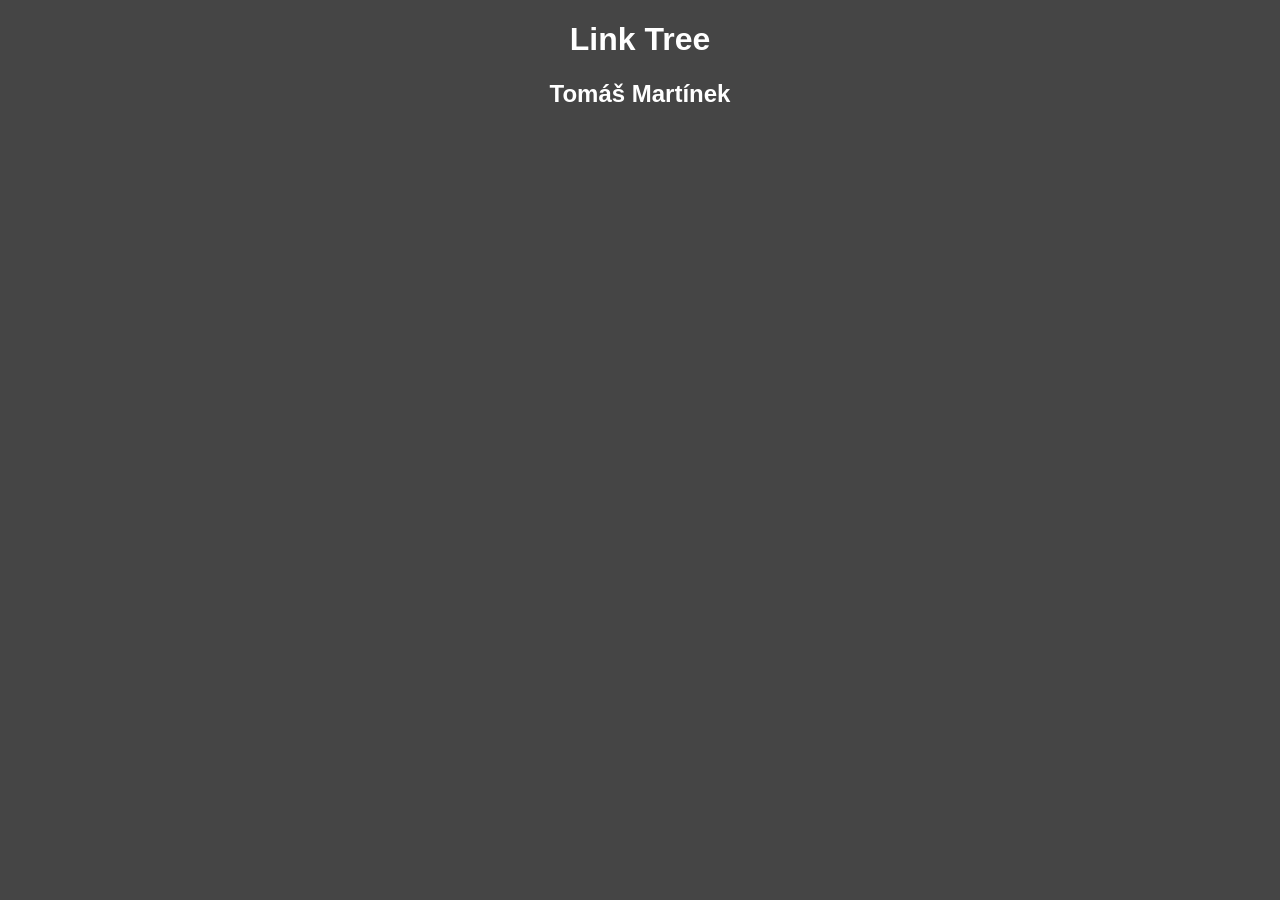
==== index.html @ a999b2fe "Add basic index, style" ====
<!DOCTYPE html>
<html lang="en">
<head>
    <meta charset="UTF-8">
    <meta name="viewport" content="width=device-width, initial-scale=1.0">
    <title>Link tree</title>
    <link rel="stylesheet" href="style.css">
</head>
<body>
    <h1>Link Tree</h1>
    <h2>Tomáš Martínek</h2>
</body>
</html>
---- style.css ----
body{
    font-family: Arial, sans-serif;
    background-color: #454545;
    color: white;
    text-align: center;
}
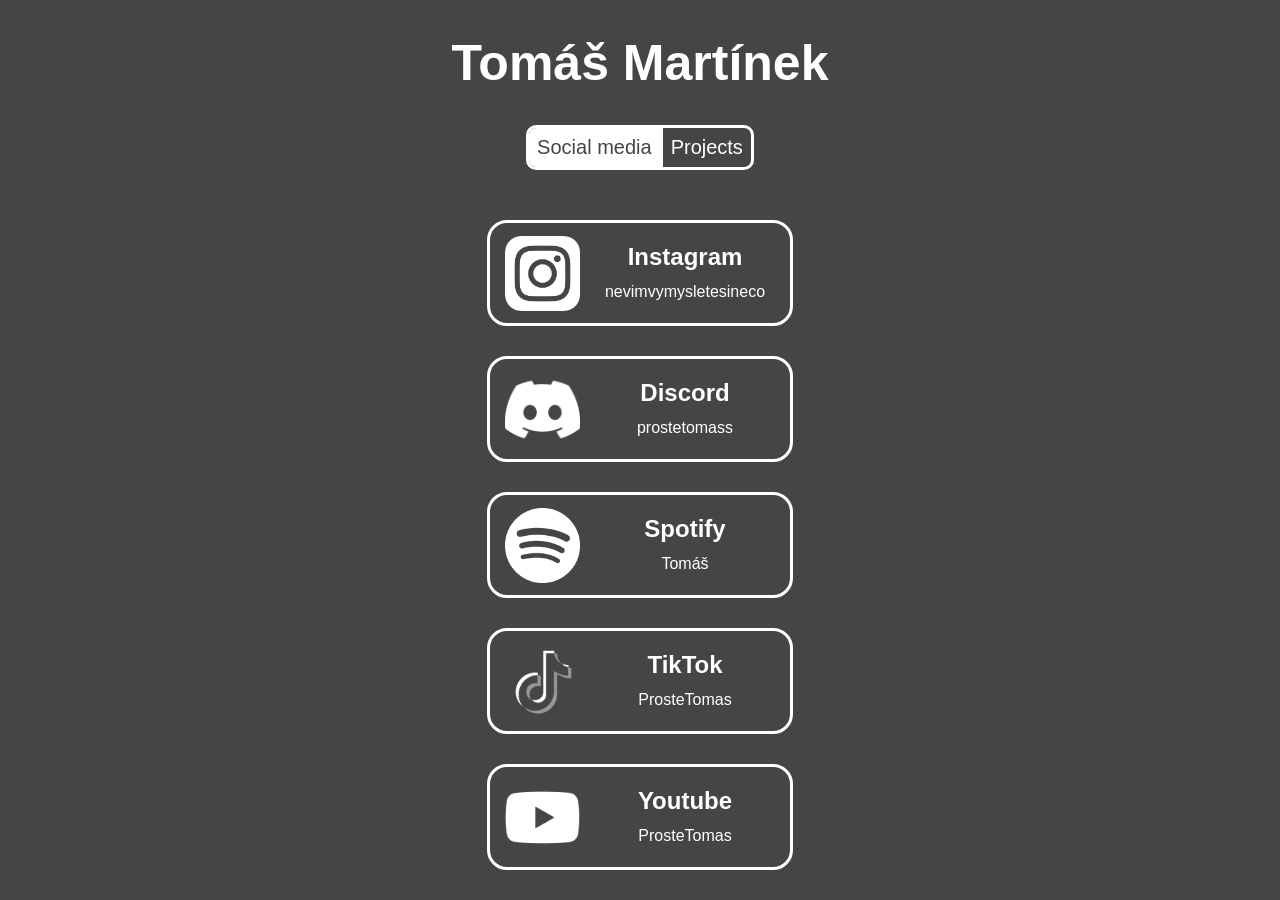
==== commit bcaf625d: "Add social Media" ====
--- a/index.html
+++ b/index.html
@@ -7,7 +7,55 @@
     <link rel="stylesheet" href="style.css">
 </head>
 <body>
-    <h1>Link Tree</h1>
-    <h2>Tomáš Martínek</h2>
+    <script>
+        function openWindow(url){
+            window.open(url, '_blank').focus()
+        }
+    </script>
+
+    <h1>Tomáš Martínek</h1>
+
+    <nav>
+        <div class="navLeft" id="navActive">Social media</div>
+        <div class="navRight">Projects</div>
+    </nav>
+
+    <main id="socialMedia">
+        <div onclick='openWindow("https://www.instagram.com/nevimvymysletesineco/")'>
+            <img src="Images/instagram.png">
+            <div>
+                <h2>Instagram</h2>
+                <p>nevimvymysletesineco</p>
+            </div>
+        </div>
+        <div onclick='openWindow("https://discord.com/users/694943397550620702")'>
+            <img src="Images/discord.png">
+            <div>
+                <h2>Discord</h2>
+                <p>prostetomass</p>
+            </div>
+        </div>
+        <div onclick='openWindow("https://open.spotify.com/user/lygq5uqubge9qfgifj0ws28qi?si=69f119fe306c4923")'>
+            <img src="Images/spotify.png">
+            <div>
+                <h2>Spotify</h2>
+                <p>Tomáš</p>
+            </div>
+        </div>
+        <div onclick='openWindow("https://www.tiktok.com/@nevimvymysletesineco?is_from_webapp=1&sender_device=pc")'>
+            <img src="Images/tiktok.png">
+            <div>
+                <h2>TikTok</h2>
+                <p>ProsteTomas</p>
+            </div>
+        </div>
+        <div onclick='openWindow("https://www.youtube.com/@ProsteTomasss")'>
+            <img src="Images/youtube.png">
+            <div>
+                <h2>Youtube</h2>
+                <p>ProsteTomas</p>
+            </div>
+        </div>
+    </main>
 </body>
 </html>
--- a/style.css
+++ b/style.css
@@ -3,4 +3,84 @@
     background-color: #454545;
     color: white;
     text-align: center;
+}
+
+h1{
+    font-size: 50px;
+}
+
+/*  NAV  */
+
+nav{
+    width: fit-content;
+    height: fit-content;
+    border: 3px solid white;
+    border-radius: 10px;
+    display: flex;
+    margin: auto;
+}
+
+nav div{
+    padding: 8px;
+    font-size: 20px;
+}
+
+.navLeft{
+    border-top-left-radius: 7px;
+    border-bottom-left-radius: 7px;
+    border-right: 3px solid white;
+}
+
+.navRight{
+    border-top-right-radius: 7px;
+    border-bottom-right-radius: 7px;
+}
+
+nav div:hover{
+    background-color: rgb(170, 170, 170);
+    color: #000000;
+    cursor: pointer;
+}
+
+#navActive{
+    background-color: white;
+    color: #454545;
+    cursor: default;
+}
+
+/*  SOCIAL MEDIA  */
+
+#socialMedia{
+    margin-top: 50px;
+}
+
+#socialMedia div{
+    width: 300px;
+    height: 100px;
+    margin: auto;
+    border: 3px solid white;
+    border-radius: 20px;
+    display: flex;
+    align-items: center;
+    cursor: pointer;
+    margin-bottom: 30px;
+}
+
+#socialMedia div:hover{
+    background-color: rgb(170, 170, 170);
+}
+
+#socialMedia div img{
+    width: 75px;
+    height: 75px;
+    margin-left: 15px;
+}
+
+#socialMedia div div{
+    display: inline;
+    border: none;
+}
+
+#socialMedia h2{
+    height: 20px;
 }
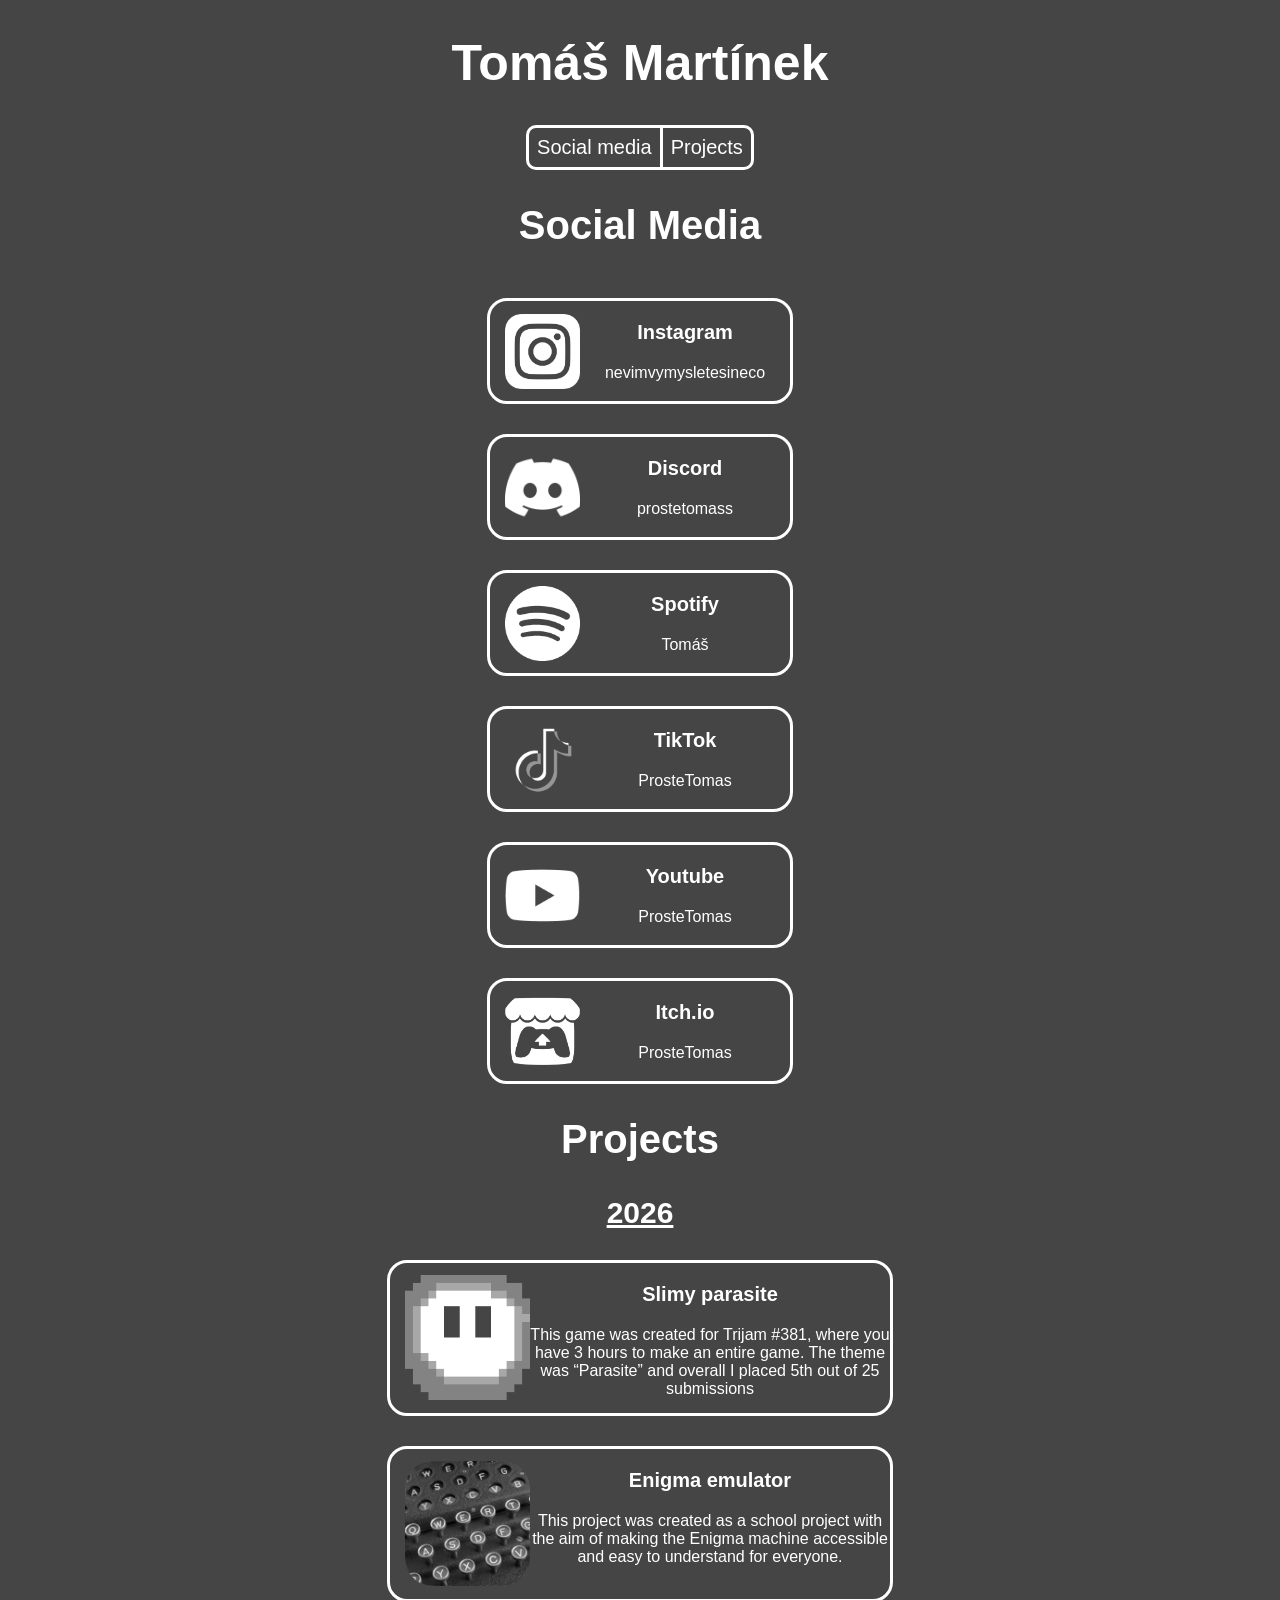
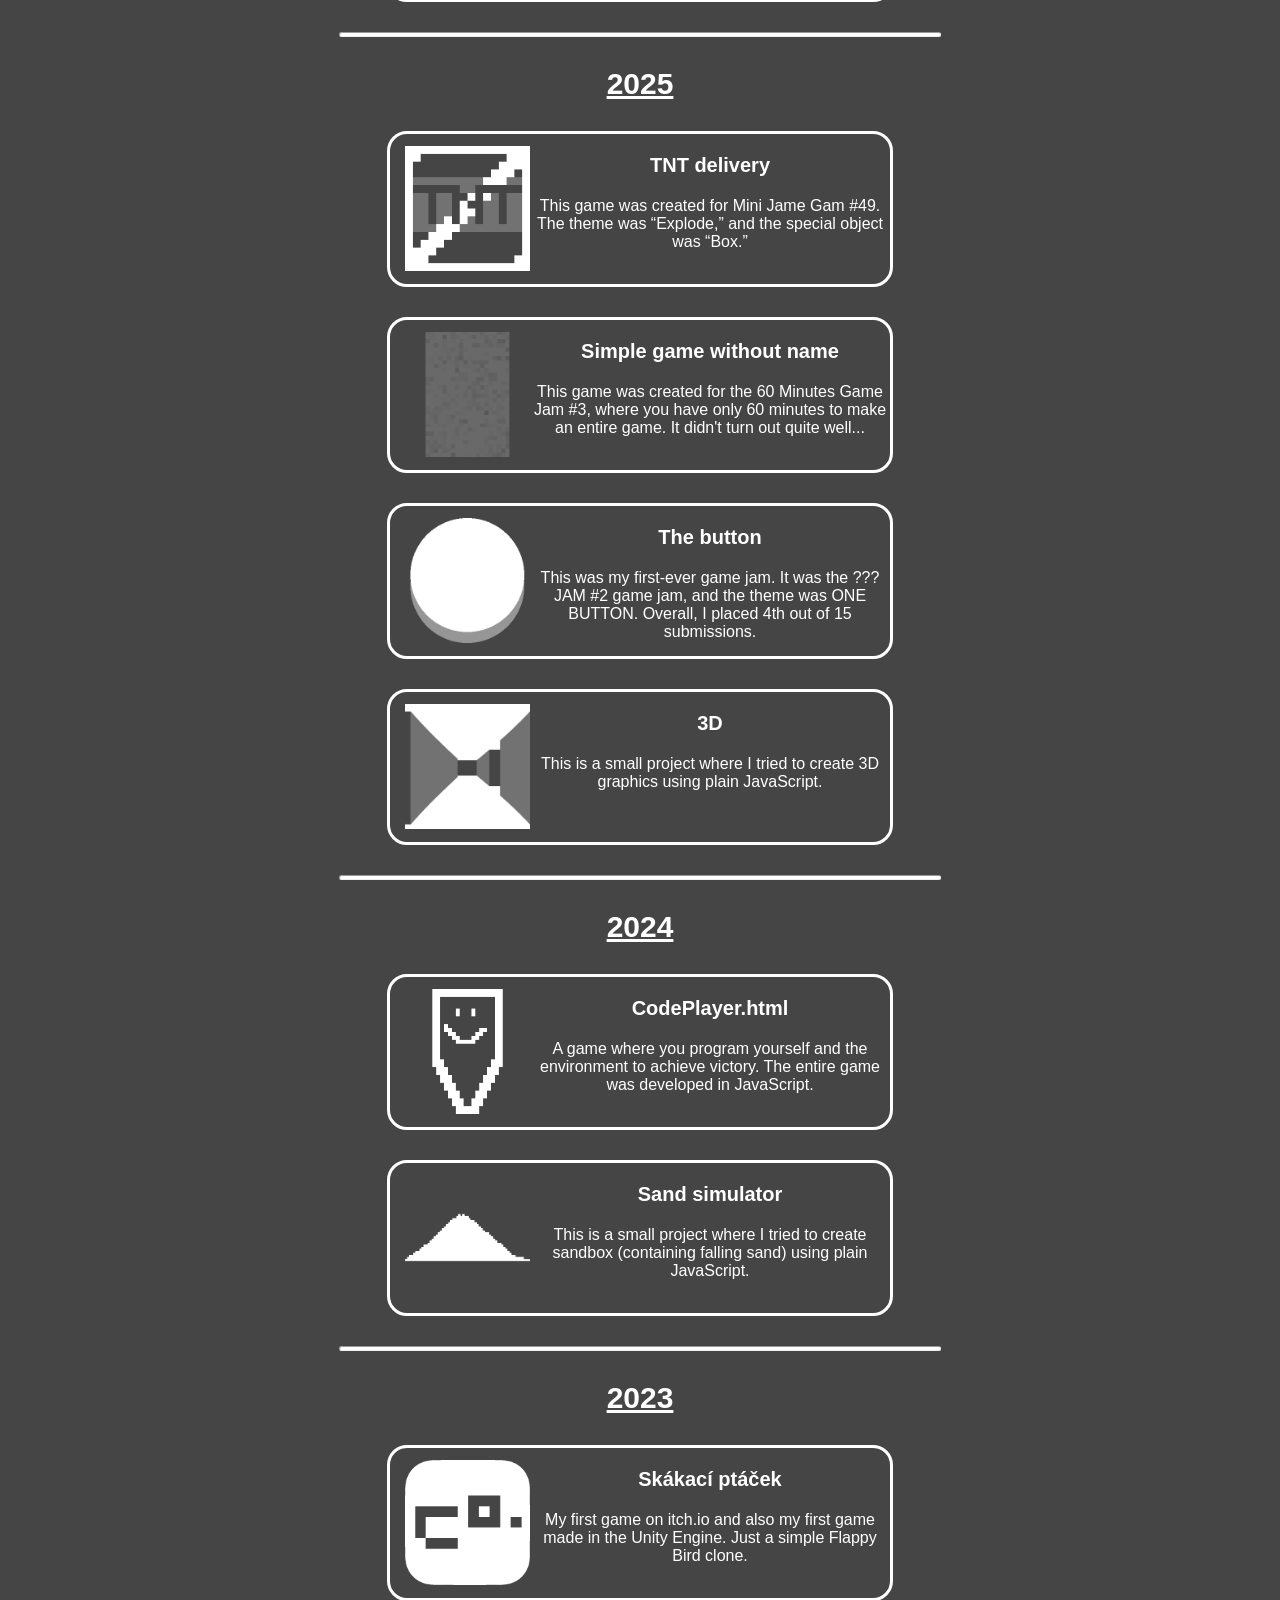
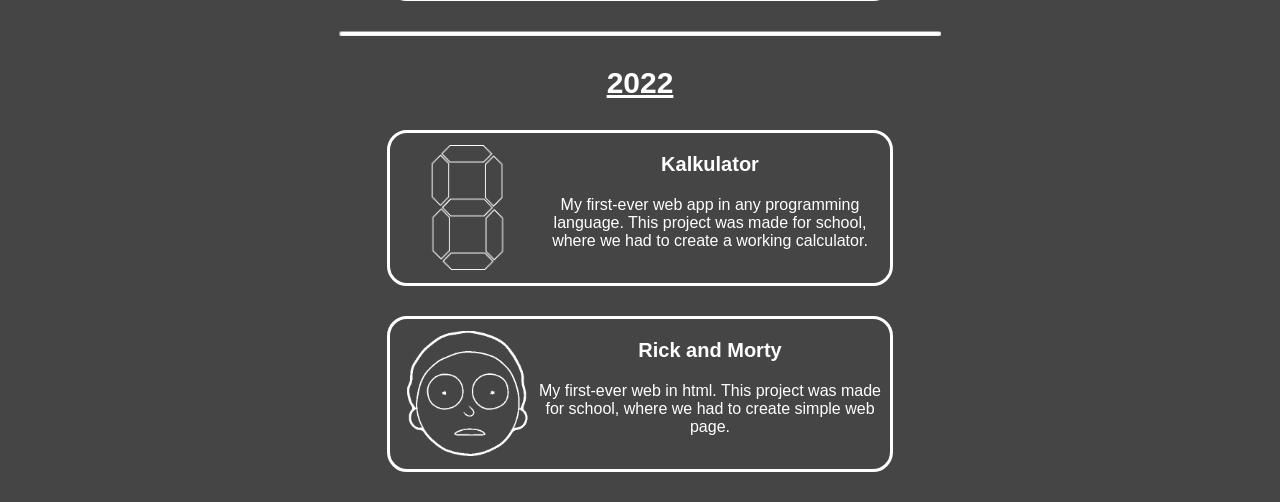
==== commit 34da8698: "Add projects" ====
--- a/index.html
+++ b/index.html
@@ -16,46 +16,162 @@
     <h1>Tomáš Martínek</h1>
 
     <nav>
-        <div class="navLeft" id="navActive">Social media</div>
-        <div class="navRight">Projects</div>
+        <a href="#socialMedia"><div class="navLeft">Social media</div></a>
+        <a href="#projects"><div class="navRight">Projects</div></a>
     </nav>
 
-    <main id="socialMedia">
+    <h2 id="socialMedia">Social Media</h2>
+
+    <div id="socialMediaSection">
         <div onclick='openWindow("https://www.instagram.com/nevimvymysletesineco/")'>
             <img src="Images/instagram.png">
             <div>
-                <h2>Instagram</h2>
+                <h3>Instagram</h3>
                 <p>nevimvymysletesineco</p>
             </div>
         </div>
         <div onclick='openWindow("https://discord.com/users/694943397550620702")'>
             <img src="Images/discord.png">
             <div>
-                <h2>Discord</h2>
+                <h3>Discord</h3>
                 <p>prostetomass</p>
             </div>
         </div>
         <div onclick='openWindow("https://open.spotify.com/user/lygq5uqubge9qfgifj0ws28qi?si=69f119fe306c4923")'>
             <img src="Images/spotify.png">
             <div>
-                <h2>Spotify</h2>
+                <h3>Spotify</h3>
                 <p>Tomáš</p>
             </div>
         </div>
         <div onclick='openWindow("https://www.tiktok.com/@nevimvymysletesineco?is_from_webapp=1&sender_device=pc")'>
             <img src="Images/tiktok.png">
             <div>
-                <h2>TikTok</h2>
+                <h3>TikTok</h3>
                 <p>ProsteTomas</p>
             </div>
         </div>
         <div onclick='openWindow("https://www.youtube.com/@ProsteTomasss")'>
             <img src="Images/youtube.png">
             <div>
-                <h2>Youtube</h2>
+                <h3>Youtube</h3>
                 <p>ProsteTomas</p>
             </div>
         </div>
-    </main>
+        <div onclick='openWindow("https://prostetomas.itch.io")'>
+            <img src="Images/itch.png">
+            <div>
+                <h3>Itch.io</h3>
+                <p>ProsteTomas</p>
+            </div>
+        </div>
+    </div>
+    </div>
+
+    <h2 id="projects">Projects</h2>
+
+    <div id="projectsSection">
+        <h3 class="year">2026</h3>
+
+        <div onclick='openWindow("https://prostetomas.itch.io/slimy-parasite")'>
+            <img src="Images/slimyParasite.png">
+            <div>
+                <h3>Slimy parasite</h3>
+                <p>This game was created for Trijam #381, where you have 3 hours to make an entire game. The theme was “Parasite” and overall I placed 5th out of 25 submissions</p>
+            </div>
+        </div>
+
+        <div onclick='openWindow("https://justtomas3250.github.io/enigmaUUR/")'>
+            <img src="Images/enigma.png">
+            <div>
+                <h3>Enigma emulator</h3>
+                <p>This project was created as a school project with the aim of making the Enigma machine accessible and easy to understand for everyone.</p>
+            </div>
+        </div>
+
+        <hr>
+        <h3 class="year">2025</h3>
+
+        <div onclick='openWindow("https://prostetomas.itch.io/tnt-delivery")'>
+            <img src="Images/tnt.png">
+            <div>
+                <h3>TNT delivery</h3>
+                <p>This game was created for Mini Jame Gam #49. The theme was “Explode,” and the special object was “Box.”</p>
+            </div>
+        </div>
+
+        <div onclick='openWindow("https://prostetomas.itch.io/simple-game-without-name")'>
+            <img src="Images/sgwn.png">
+            <div>
+                <h3>Simple game without name</h3>
+                <p>This game was created for the 60 Minutes Game Jam #3, where you have only 60 minutes to make an entire game. It didn't turn out quite well...</p>
+            </div>
+        </div>
+
+        <div onclick='openWindow("https://prostetomas.itch.io/the-button")'>
+            <img src="Images/theButton.png">
+            <div>
+                <h3>The button</h3>
+                <p>This was my first-ever game jam. It was the ??? JAM #2 game jam, and the theme was ONE BUTTON. Overall, I placed 4th out of 15 submissions.</p>
+            </div>
+        </div>
+
+        <div onclick='openWindow("projects/3D")'>
+            <img src="Images/3D.png">
+            <div>
+                <h3>3D</h3>
+                <p>This is a small project where I tried to create 3D graphics using plain JavaScript.</p>
+            </div>
+        </div>
+
+        <hr>
+        <h3 class="year">2024</h3>
+
+        <div onclick='openWindow("https://prostetomas.itch.io/codeplayer")'>
+            <img src="Images/codePlayer.png">
+            <div>
+                <h3>CodePlayer.html</h3>
+                <p>A game where you program yourself and the environment to achieve victory. The entire game was developed in JavaScript.</p>
+            </div>
+        </div>
+
+        <div onclick='openWindow("projects/SandSimulator")'>
+            <img src="Images/sandSimulator.png">
+            <div>
+                <h3>Sand simulator</h3>
+                <p>This is a small project where I tried to create sandbox (containing falling sand) using plain JavaScript.</p>
+            </div>
+        </div>
+
+        <hr>
+        <h3 class="year">2023</h3>
+
+        <div onclick='openWindow("https://prostetomas.itch.io/flappybird")'>
+            <img src="Images/flappyBird.png">
+            <div>
+                <h3>Skákací ptáček</h3>
+                <p>My first game on itch.io and also my first game made in the Unity Engine. Just a simple Flappy Bird clone.</p>
+            </div>
+        </div>
+
+        <hr>
+        <h3 class="year">2022</h3>
+
+        <div onclick='openWindow("https://justtomas3250.github.io/kalkulator/")'>
+            <img src="Images/kalkulacka.png">
+            <div>
+                <h3>Kalkulator</h3>
+                <p>My first-ever web app in any programming language. This project was made for school, where we had to create a working calculator.</p>
+            </div>
+        </div>
+
+        <div onclick='openWindow("projects/rickandmorty")'>
+            <img src="Images/rickandmorty.png">
+            <div>
+                <h3>Rick and Morty</h3>
+                <p>My first-ever web in html. This project was made for school, where we had to create simple web page.</p>
+            </div>
+        </div>
+    </div>
 </body>
 </html>
--- a/style.css
+++ b/style.css
@@ -7,6 +7,21 @@
 
 h1{
     font-size: 50px;
+}
+
+h2{
+    font-size: 40px;
+}
+
+h3{
+    font-size: 20px;
+}
+
+hr{
+    width: 600px;
+    height: 3px;
+    background-color: white;
+    border-radius: 100px;
 }
 
 /*  NAV  */
@@ -36,6 +51,16 @@
     border-bottom-right-radius: 7px;
 }
 
+nav a{
+    color: white;
+}
+
+nav a:link{
+    text-decoration: inherit;
+    color: inherit;
+    cursor: auto;
+}
+
 nav div:hover{
     background-color: rgb(170, 170, 170);
     color: #000000;
@@ -50,11 +75,11 @@
 
 /*  SOCIAL MEDIA  */
 
-#socialMedia{
+#socialMediaSection{
     margin-top: 50px;
 }
 
-#socialMedia div{
+#socialMediaSection div{
     width: 300px;
     height: 100px;
     margin: auto;
@@ -66,21 +91,51 @@
     margin-bottom: 30px;
 }
 
-#socialMedia div:hover{
+#socialMediaSection div:hover{
     background-color: rgb(170, 170, 170);
 }
 
-#socialMedia div img{
+#socialMediaSection div img{
     width: 75px;
     height: 75px;
     margin-left: 15px;
 }
 
-#socialMedia div div{
+#socialMediaSection div div{
     display: inline;
     border: none;
 }
 
-#socialMedia h2{
-    height: 20px;
+/*  PROJECTS  */
+
+#projectsSection div{
+    width: 500px;
+    height: 150px;
+    margin: auto;
+    border: 3px solid white;
+    border-radius: 20px;
+    display: flex;
+    align-items: center;
+    cursor: pointer;
+    margin-bottom: 30px;
+}
+
+#projectsSection div:hover{
+    background-color: rgb(170, 170, 170);
+}
+
+#projectsSection div img{
+    width: 125px;
+    height: 125px;
+    margin-left: 15px;
+}
+
+#projectsSection div div{
+    display: inline;
+    border: none;
+}
+
+.year{
+    text-decoration: underline;
+    font-size: 30px;
 }
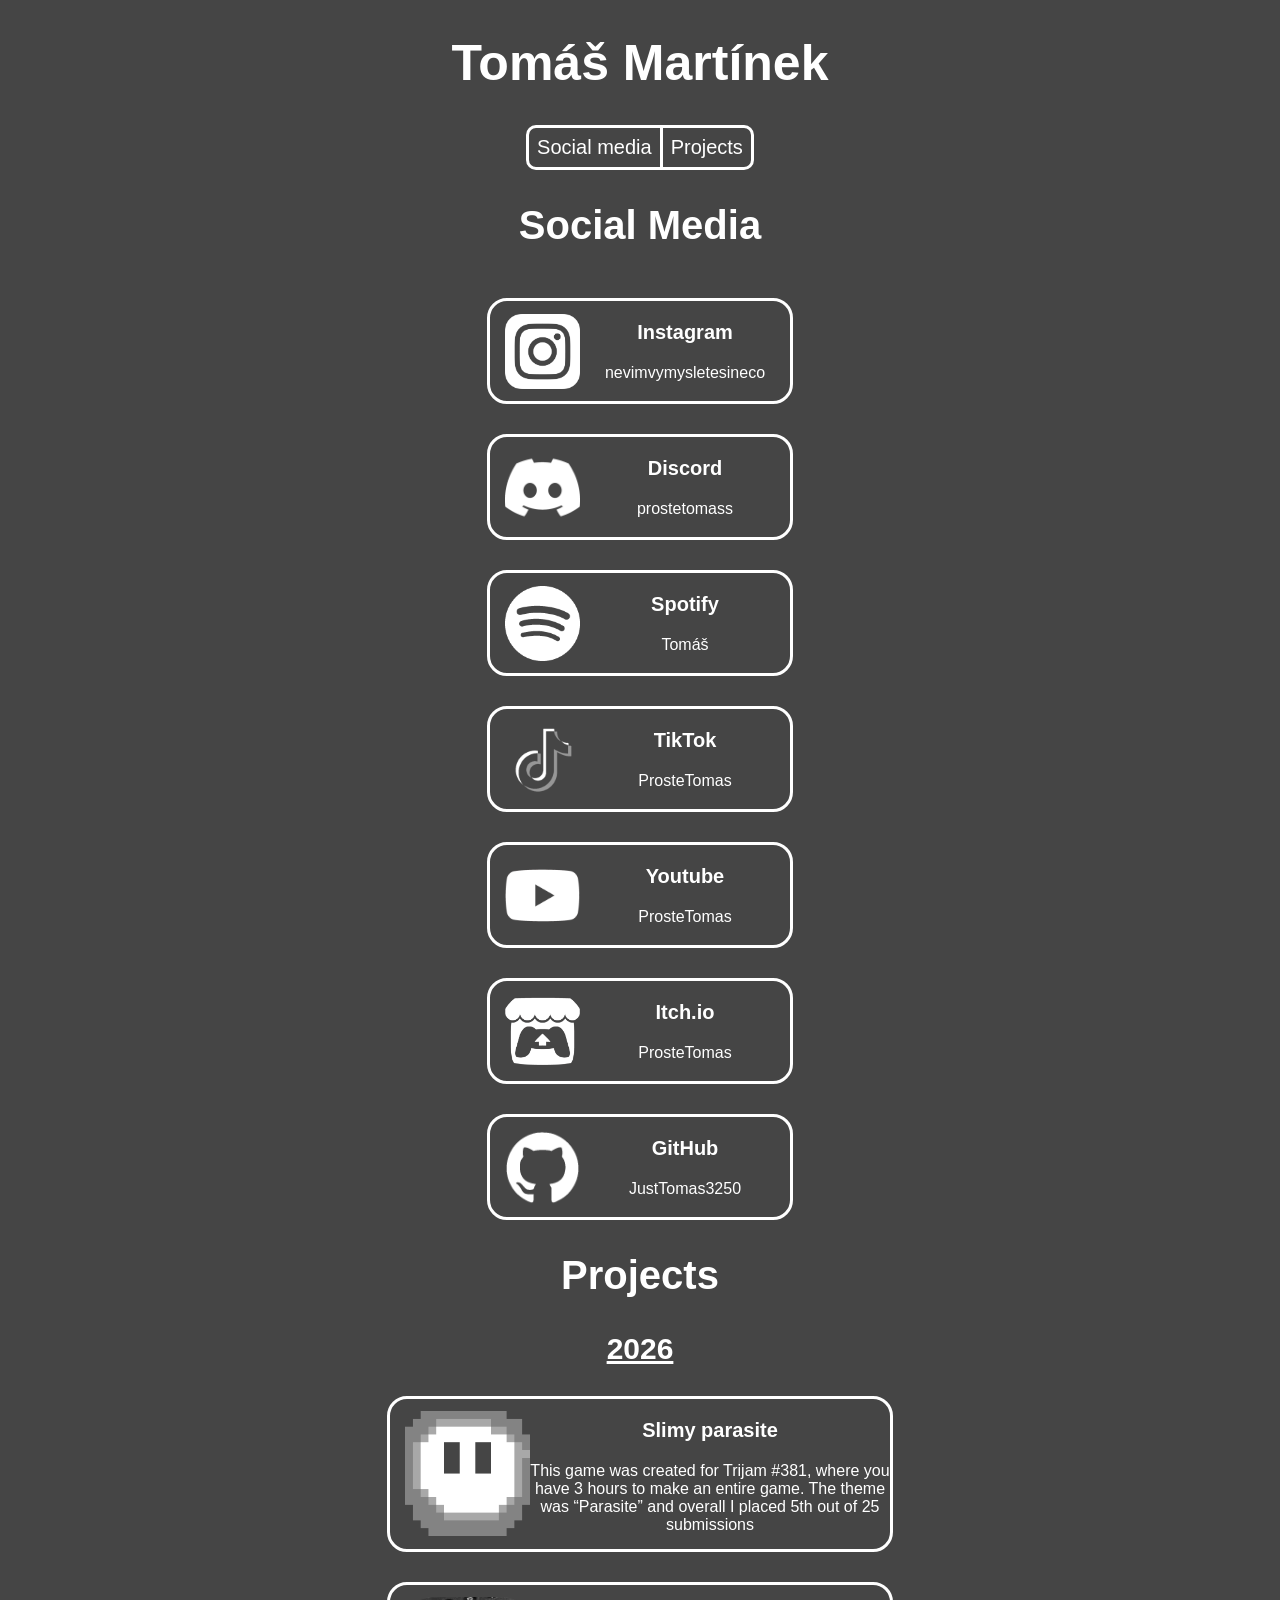
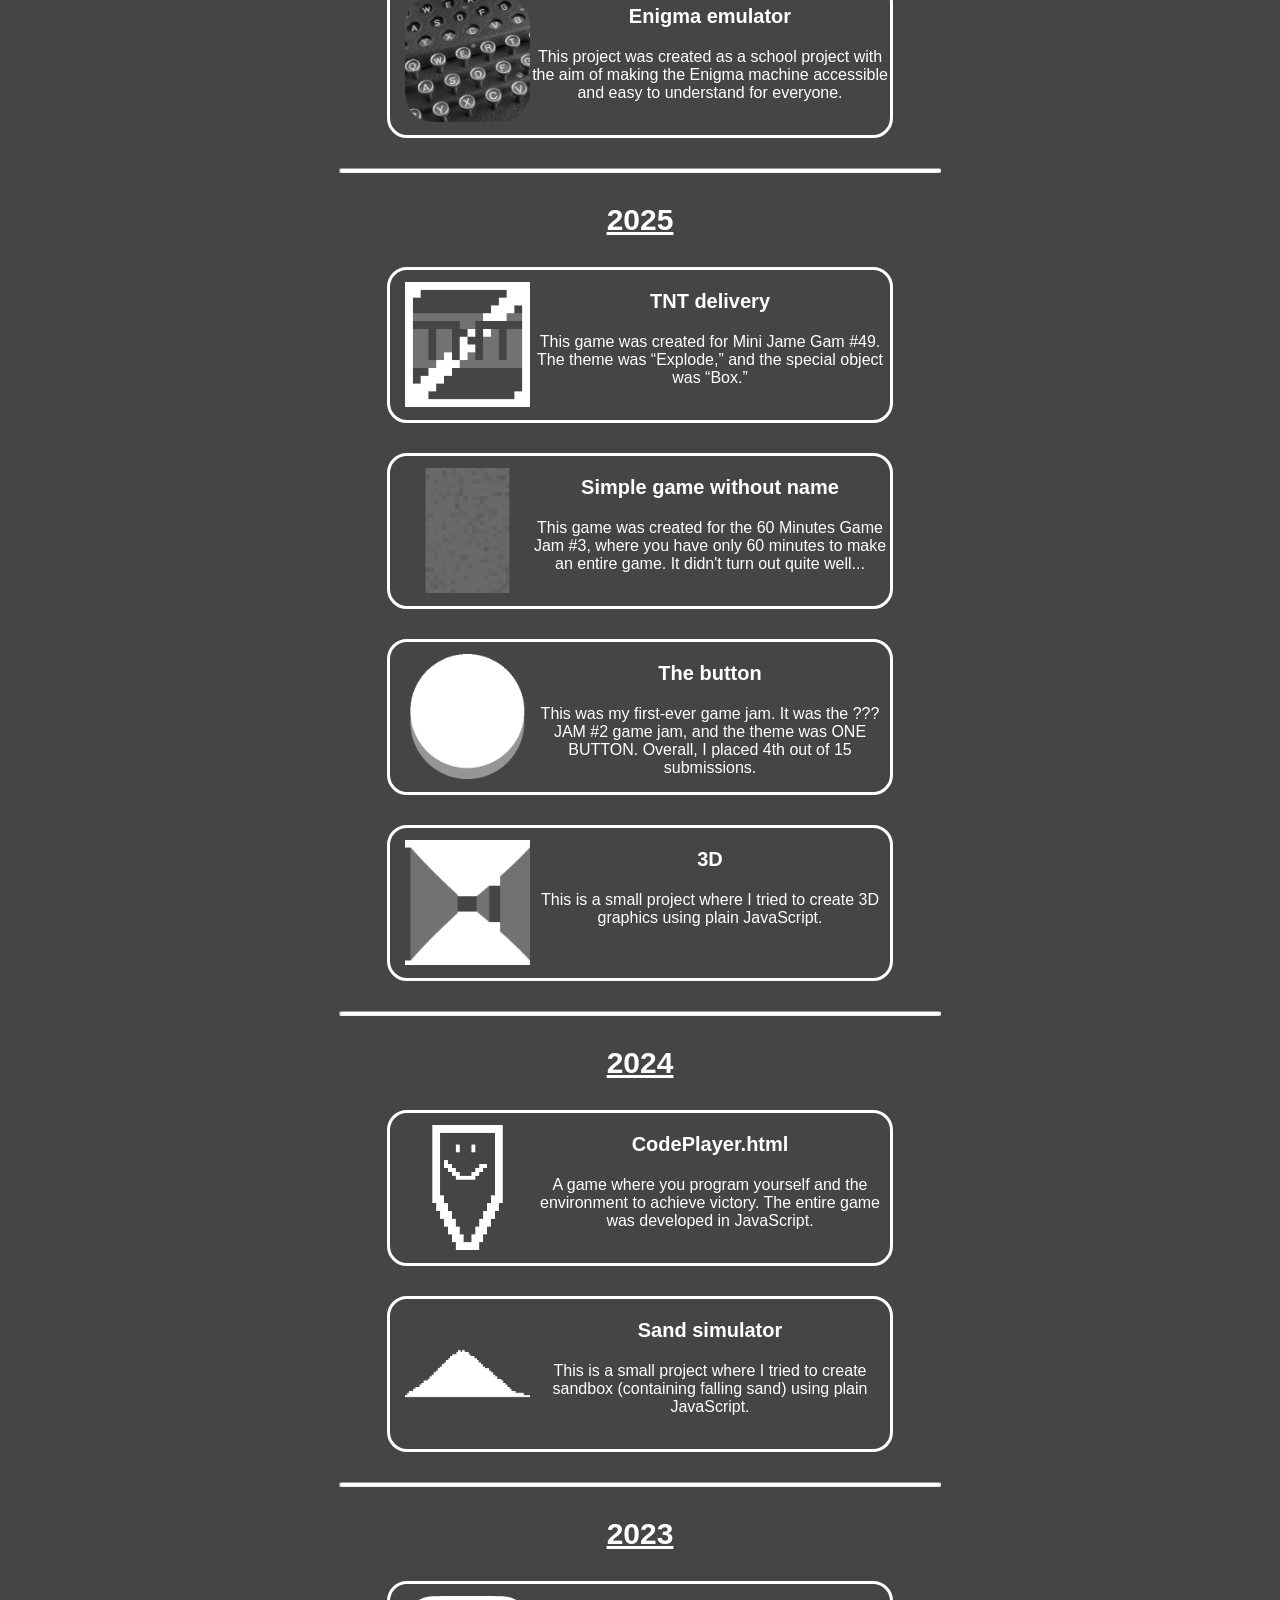
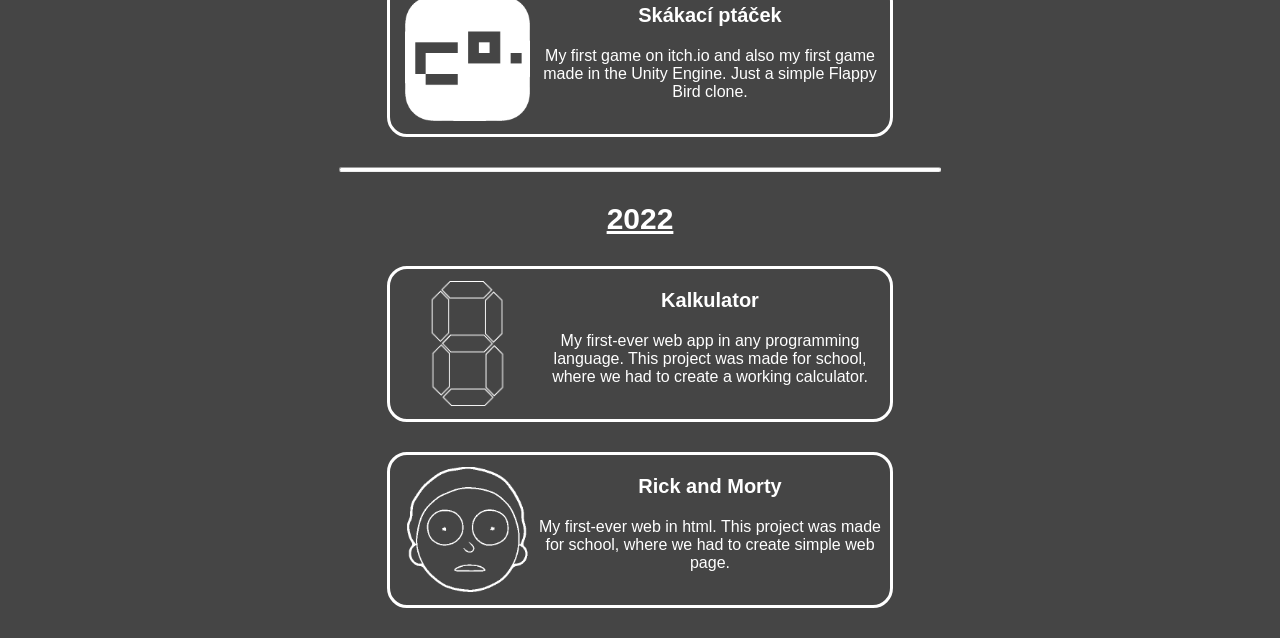
==== commit 3b0f59bb: "Add github link" ====
--- a/index.html
+++ b/index.html
@@ -63,6 +63,13 @@
             <div>
                 <h3>Itch.io</h3>
                 <p>ProsteTomas</p>
+            </div>
+        </div>
+        <div onclick='openWindow("https://github.com/JustTomas3250")'>
+            <img src="Images/github.png">
+            <div>
+                <h3>GitHub</h3>
+                <p>JustTomas3250</p>
             </div>
         </div>
     </div>
